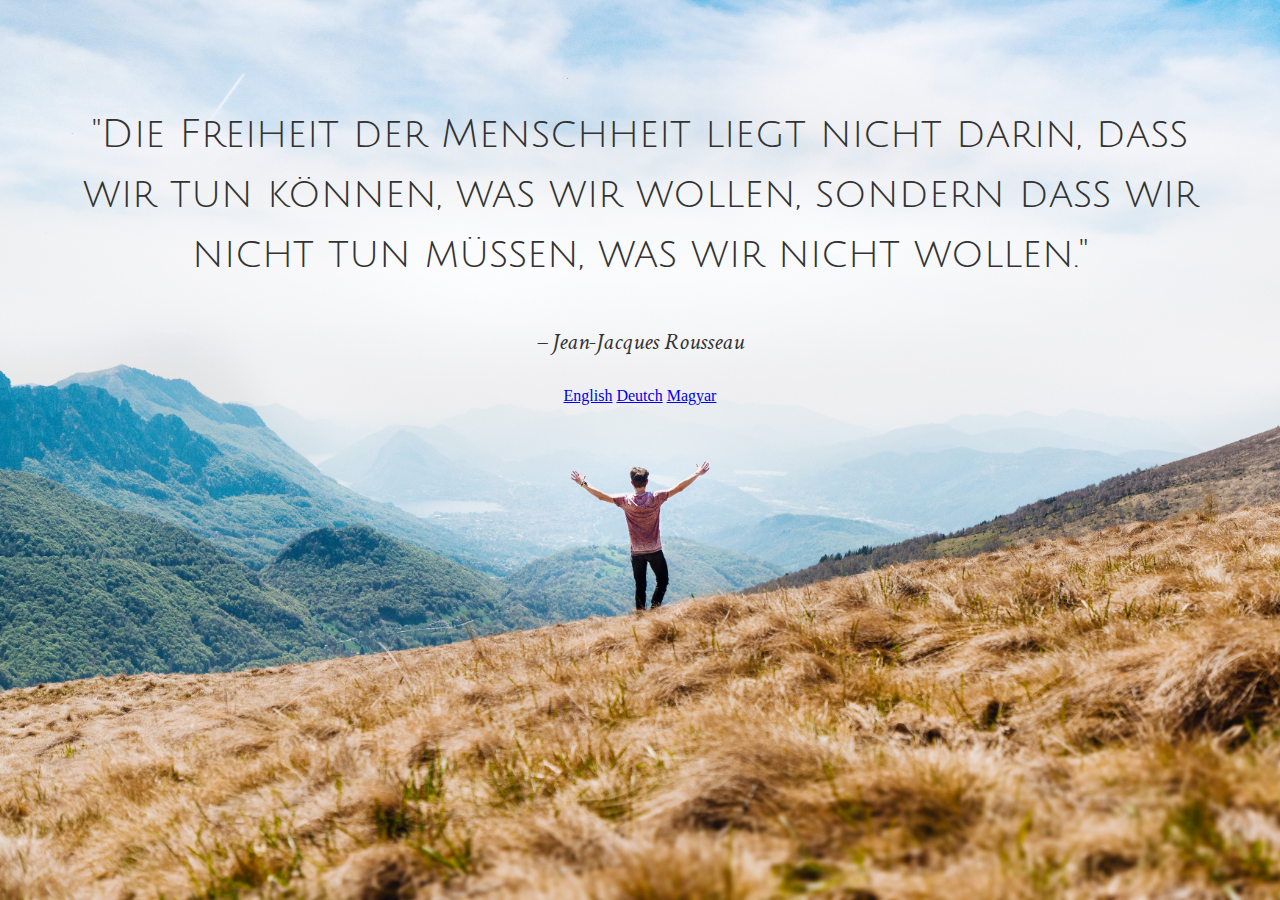
==== index-de.html @ 8a25a908 "languages" ====
<!DOCTYPE html>
<html>
<head>
  <link rel="stylesheet" type="text/css" href="style.css">
  <meta charset="utf-8">
  <title>Freedom</title>
  <meta name="viewport" content="width=device-width, initial-scale=1">
  <link href="https://fonts.googleapis.com/css?family=Crimson+Text|Julius+Sans+One" rel="stylesheet">
</head>
<body>

    <div class="wrapper">
        <p class="quote">
        "Die Freiheit der Menschheit liegt nicht darin, dass wir tun können, was wir wollen, sondern dass wir nicht tun müssen, was wir nicht wollen."
        </p>

        <p class="author">
        – Jean-Jacques Rousseau
        </p>

        <div class="nav">
            <a href="index.html">English</a>
            <a href="index-de.html">Deutch</a>
            <a href="index-hu.html">Magyar</a>
        </div>

    </div>

</body>
</html>
---- style.css ----
*{
	margin: 0;
	padding: 0;
	border: 0;
	font-size: 100%;
	font: inherit;
	vertical-align: baseline;
    box-sizing: border-box;
}

body {
    width: 100%;
    height: 100vh;
    background: url(assets/freedom.jpg) no-repeat center;
    background-size: cover;
    color: #333;
}
html, body {
    margin: 0;
    padding: 0;
    line-height: 1.5;
}

div {
    display: block;
}

.wrapper {
    padding-top: 4rem;
    width: 90%;
    margin: 0 auto;
    text-align: center;
}
.quote {
    font-family: 'Julius Sans One', sans-serif;
    font-size: 2.5rem;

    @media (max-width: 800px){
        font-size: 0.5rem;
    }
}

.author {
    font-family: 'Crimson Text', serif;
    font-size: 1.5rem;
    font-style: italic;
}

p {
    display: block;
    margin-block-start: 1em;
    margin-block-end: 1em;
    margin-inline-start: 0px;
    margin-inline-end: 0px;
}
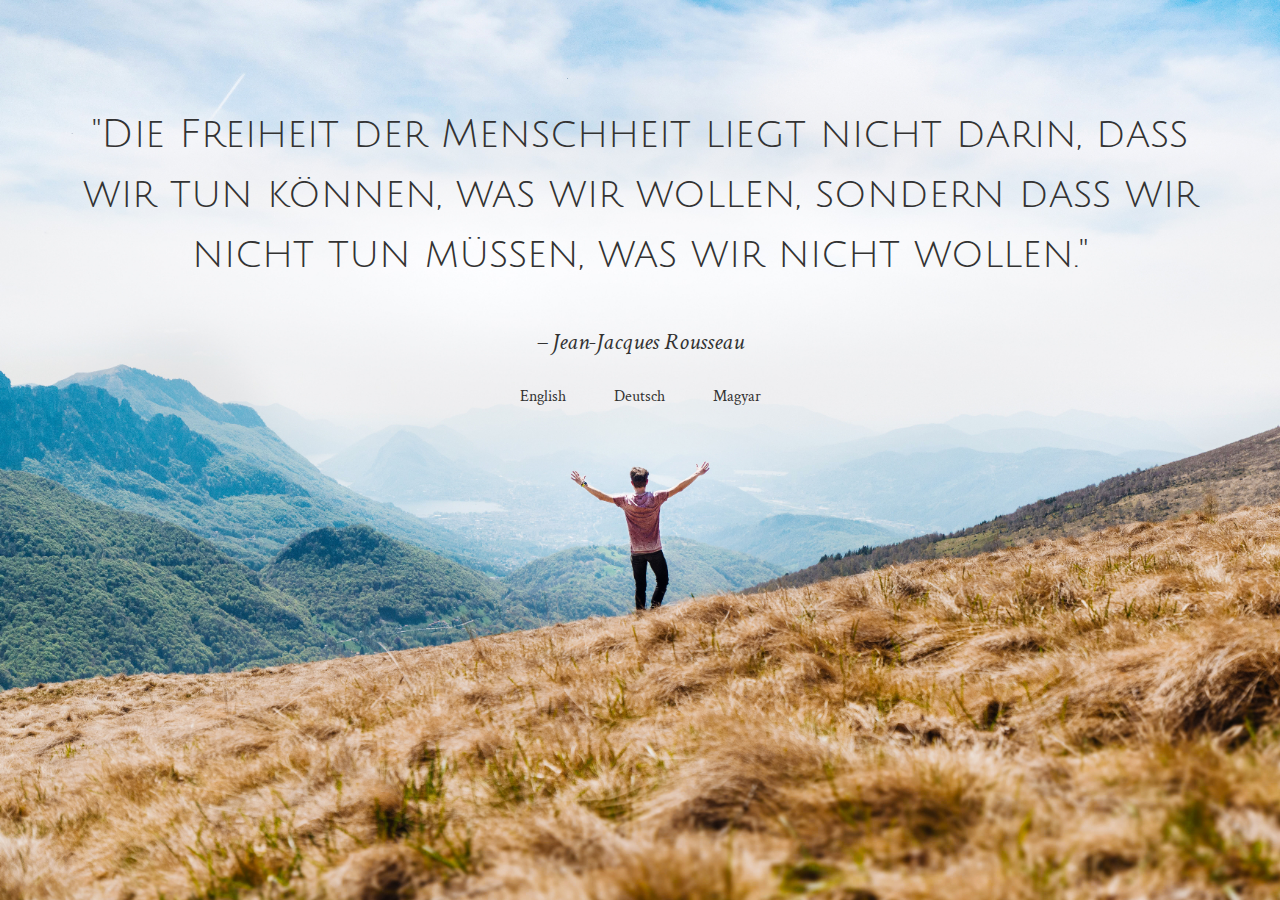
==== commit d85cc7df: "hypertext" ====
--- a/index-de.html
+++ b/index-de.html
@@ -20,7 +20,7 @@
 
         <div class="nav">
             <a href="index.html">English</a>
-            <a href="index-de.html">Deutch</a>
+            <a href="index-de.html">Deutsch</a>
             <a href="index-hu.html">Magyar</a>
         </div>
 
--- a/style.css
+++ b/style.css
@@ -32,14 +32,12 @@
     margin: 0 auto;
     text-align: center;
 }
+
+
 .quote {
     font-family: 'Julius Sans One', sans-serif;
     font-size: 2.5rem;
-
-    @media (max-width: 800px){
-        font-size: 0.5rem;
     }
-}
 
 .author {
     font-family: 'Crimson Text', serif;
@@ -54,3 +52,51 @@
     margin-inline-start: 0px;
     margin-inline-end: 0px;
 }
+
+
+.nav>a{
+    text-decoration: none;
+    font-family: 'Crimson Text', serif;
+    color: #333;
+    margin-inline: 1em;
+    font-size: 1rem;
+    padding: 5px;
+    border-radius: 5px;
+    border: 1px solid;
+    border-color: rgba(200,200,200,0);
+}
+
+.nav>a:hover{
+    transition: 0.5s;
+    font-style: bold;
+    color: black;
+    border-color: rgba(100,100,100,1);
+
+}
+
+
+@media (min-width: 1900px){
+    p {
+    
+        margin-block-start: 2em;
+
+    }
+}
+
+@media (max-width: 800px){
+        .quote {
+            font-size: 1rem;
+            color: black;
+        }
+
+        .author {
+            
+            font-size: 0.5rem;
+            color: black; 
+        }
+
+        .nav>a{
+            font-size: 0.5rem;
+
+        }
+}